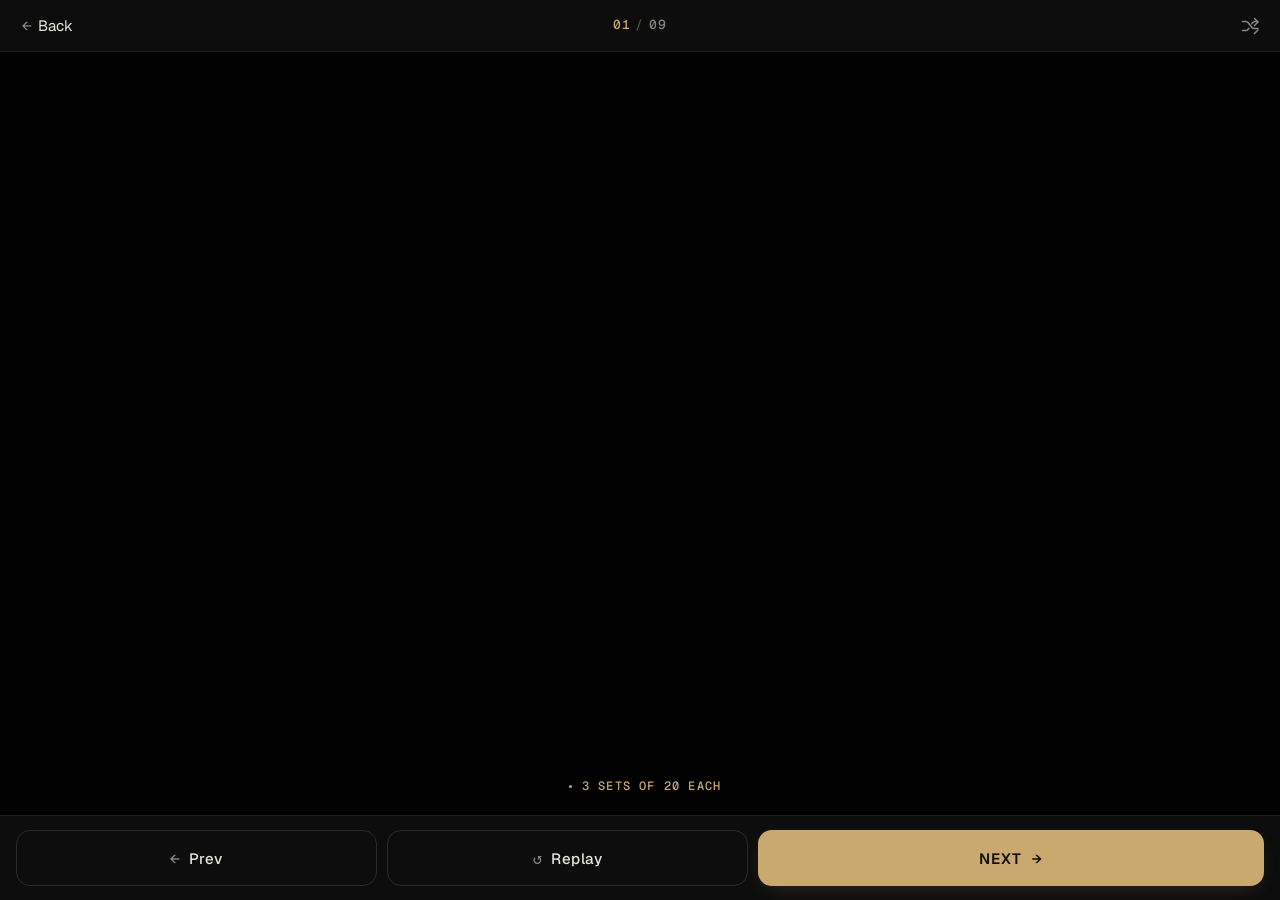
==== player.html @ f90244c0 "feat: initial Pilates workout app with 9 seeded clips" ====
<!doctype html>
<html lang="en">
<head>
  <meta charset="utf-8">
  <meta name="viewport" content="width=device-width, initial-scale=1, viewport-fit=cover, maximum-scale=1">
  <meta name="theme-color" content="#0d0d0d">
  <meta name="apple-mobile-web-app-capable" content="yes">
  <meta name="apple-mobile-web-app-status-bar-style" content="black-translucent">
  <title>Pilates — Player</title>
  <link rel="stylesheet" href="css/styles.css">
</head>
<body>
  <div class="app">

    <!-- Slim top bar -->
    <div class="player-top">
      <a class="icon-btn back" href="index.html" aria-label="Back">
        <span class="chev">←</span><span>Back</span>
      </a>

      <div class="counter" aria-label="Clip 3 of 12">
        <span class="cur">03</span>
        <span class="slash">/</span>
        <span class="total">12</span>
      </div>

      <button class="icon-btn shuffle-btn" type="button" role="switch" aria-pressed="true" aria-label="Shuffle">
        <!-- Minimal shuffle glyph -->
        <svg width="20" height="20" viewBox="0 0 20 20" fill="none" aria-hidden="true">
          <path d="M2.5 5.5h3.2c1 0 1.9.45 2.5 1.22l3.6 4.56c.6.77 1.5 1.22 2.5 1.22H18M14.5 9.5 18 6M14.5 2.5 18 6M2.5 14.5h3.2c1 0 1.9-.45 2.5-1.22l.8-1.02M11.8 7.74l.8-1.02c.6-.77 1.5-1.22 2.5-1.22H18M14.5 17.5 18 14" stroke="currentColor" stroke-width="1.5" stroke-linecap="round" stroke-linejoin="round"/>
        </svg>
      </button>
    </div>

    <!-- Video stage -->
    <div class="player-stage">
      <iframe
        id="clip-iframe"
        src=""
        title="Workout clip"
        allow="autoplay; fullscreen; picture-in-picture"
        allowfullscreen>
      </iframe>

      <!-- Overlaid hint -->
      <div class="hint" hidden>
        <span></span>
        <span class="dot"></span>
        <span class="sets">3 sets of 20 each</span>
      </div>
    </div>

    <!-- Transport -->
    <div class="transport">
      <button class="btn-ghost" type="button" id="btn-prev">
        <span class="ic">←</span> Prev
      </button>
      <button class="btn-ghost" type="button" id="btn-replay" aria-label="Replay">
        <span class="ic">↺</span> Replay
      </button>
      <button class="btn-next" type="button" id="btn-next">
        Next <span class="ic">→</span>
      </button>
    </div>

  </div>
  <script type="module">
    import { createPlayer } from './js/player.js';
    createPlayer(new URLSearchParams(window.location.search));
  </script>
</body>
</html>
---- css/styles.css ----
/* =========================================================
   PILATES — Shared styles
   Dark, minimal, premium wellness
   ========================================================= */

@import url('https://fonts.googleapis.com/css2?family=Instrument+Serif:ital@0;1&display=swap');
@import url('https://fonts.googleapis.com/css2?family=Geist:wght@300;400;500;600;700&display=swap');
@import url('https://fonts.googleapis.com/css2?family=Geist+Mono:wght@400;500&display=swap');

:root {
  /* Surface */
  --bg:            #0d0d0d;
  --bg-elev:       #161513;
  --bg-elev-2:     #1f1d19;
  --hairline:      rgba(232, 228, 220, 0.08);
  --hairline-strong: rgba(232, 228, 220, 0.14);

  /* Text */
  --text:          #e8e4dc;
  --text-dim:      #8a8680;
  --text-faint:    #58544e;

  /* Accent */
  --gold:          #c9a96e;
  --gold-bright:   #dcc084;
  --gold-dim:      rgba(201, 169, 110, 0.18);
  --gold-glow:     rgba(201, 169, 110, 0.28);

  /* State */
  --disabled-bg:   #1a1917;
  --disabled-fg:   #48443f;

  /* Type */
  --font-display:  'Instrument Serif', 'Georgia', serif;
  --font-ui:       'Geist', -apple-system, BlinkMacSystemFont, 'Segoe UI', sans-serif;
  --font-mono:     'Geist Mono', 'SF Mono', ui-monospace, monospace;

  /* Safe areas */
  --sa-top:    env(safe-area-inset-top, 0px);
  --sa-right:  env(safe-area-inset-right, 0px);
  --sa-bottom: env(safe-area-inset-bottom, 0px);
  --sa-left:   env(safe-area-inset-left, 0px);

  /* Radii */
  --r-pill: 999px;
  --r-lg:   18px;
  --r-md:   14px;
  --r-sm:   10px;
}

* { box-sizing: border-box; -webkit-tap-highlight-color: transparent; }

html, body {
  margin: 0;
  padding: 0;
  background: var(--bg);
  color: var(--text);
  font-family: var(--font-ui);
  font-size: 17px;
  line-height: 1.45;
  -webkit-font-smoothing: antialiased;
  -moz-osx-font-smoothing: grayscale;
  overscroll-behavior: none;
}

body {
  min-height: 100dvh;
  min-height: 100vh;
}

button {
  font-family: inherit;
  color: inherit;
  background: none;
  border: none;
  padding: 0;
  cursor: pointer;
}

a { color: inherit; text-decoration: none; }

img, svg { display: block; }

/* =========================================================
   App shell — full-viewport column
   ========================================================= */
.app {
  display: flex;
  flex-direction: column;
  min-height: 100dvh;
  min-height: 100vh;
  padding-top:    var(--sa-top);
  padding-left:   var(--sa-left);
  padding-right:  var(--sa-right);
  padding-bottom: var(--sa-bottom);
  position: relative;
}

/* =========================================================
   Header — wordmark + subtitle
   ========================================================= */
.app-header {
  padding: 36px 24px 20px;
  text-align: left;
  border-bottom: 1px solid var(--hairline);
}

.wordmark {
  font-family: var(--font-ui);
  font-weight: 500;
  font-size: 12px;
  letter-spacing: 0.42em;
  text-transform: uppercase;
  color: var(--gold);
  margin: 0 0 18px;
  display: flex;
  align-items: center;
  gap: 12px;
}

.wordmark::before {
  content: "";
  display: block;
  width: 22px;
  height: 1px;
  background: var(--gold);
}

.display {
  font-family: var(--font-display);
  font-weight: 400;
  font-size: 42px;
  line-height: 1.12;
  letter-spacing: -0.01em;
  color: var(--text);
  margin: 0 0 14px;
  text-wrap: balance;
}

.display em {
  font-style: italic;
  color: var(--gold);
}

.subtitle {
  font-size: 14px;
  color: var(--text-dim);
  margin: 0;
  max-width: 34ch;
  text-wrap: pretty;
}

/* =========================================================
   Section label
   ========================================================= */
.section-label {
  display: flex;
  align-items: baseline;
  justify-content: space-between;
  padding: 24px 24px 14px;
  font-family: var(--font-mono);
  font-size: 11px;
  letter-spacing: 0.16em;
  text-transform: uppercase;
  color: var(--text-faint);
}

.section-label .count {
  color: var(--gold);
}

/* =========================================================
   Scrollable main
   ========================================================= */
.app-main {
  flex: 1 1 auto;
  overflow-y: auto;
  -webkit-overflow-scrolling: touch;
  padding-bottom: 180px; /* clear the fixed footer */
}

/* =========================================================
   Tag chips
   ========================================================= */
.tag-grid {
  display: flex;
  flex-wrap: wrap;
  gap: 10px;
  padding: 0 24px 12px;
}

.chip {
  min-height: 48px;
  padding: 0 20px;
  border-radius: var(--r-pill);
  background: var(--bg-elev);
  border: 1px solid var(--hairline);
  color: var(--text);
  font-size: 15px;
  font-weight: 400;
  letter-spacing: 0.01em;
  display: inline-flex;
  align-items: center;
  gap: 8px;
  transition: background .18s ease, border-color .18s ease, color .18s ease, transform .12s ease;
}

.chip:active { transform: scale(0.97); }

.chip[aria-pressed="true"] {
  background: var(--gold);
  border-color: var(--gold);
  color: #1a1509;
  font-weight: 500;
}

.chip[aria-pressed="true"] .chip-dot {
  background: #1a1509;
}

.chip-dot {
  width: 6px;
  height: 6px;
  border-radius: 50%;
  background: var(--text-faint);
  transition: background .18s ease;
}

/* =========================================================
   Shuffle row (iOS toggle)
   ========================================================= */
.toggle-row {
  display: flex;
  align-items: center;
  justify-content: space-between;
  gap: 16px;
  margin: 20px 24px 0;
  padding: 18px 20px;
  background: var(--bg-elev);
  border: 1px solid var(--hairline);
  border-radius: var(--r-lg);
}

.toggle-row .label {
  display: flex;
  flex-direction: column;
  gap: 2px;
}

.toggle-row .label-title {
  font-size: 16px;
  font-weight: 500;
  color: var(--text);
}

.toggle-row .label-sub {
  font-size: 13px;
  color: var(--text-dim);
}

/* iOS-style toggle */
.toggle {
  position: relative;
  width: 52px;
  height: 32px;
  flex-shrink: 0;
  border-radius: var(--r-pill);
  background: #2a2824;
  border: 1px solid var(--hairline);
  transition: background .22s ease, border-color .22s ease;
}

.toggle::after {
  content: "";
  position: absolute;
  top: 2px;
  left: 2px;
  width: 26px;
  height: 26px;
  border-radius: 50%;
  background: #e8e4dc;
  box-shadow: 0 2px 6px rgba(0,0,0,0.4);
  transition: transform .22s cubic-bezier(.4,.0,.2,1);
}

.toggle[aria-pressed="true"] {
  background: var(--gold);
  border-color: var(--gold);
}

.toggle[aria-pressed="true"]::after {
  transform: translateX(20px);
  background: #fff;
}

/* =========================================================
   Fixed bottom CTA bar (index)
   ========================================================= */
.cta-bar {
  position: fixed;
  left: 0;
  right: 0;
  bottom: 0;
  padding: 16px 20px calc(16px + var(--sa-bottom));
  padding-left:  calc(20px + var(--sa-left));
  padding-right: calc(20px + var(--sa-right));
  background: linear-gradient(to top,
    rgba(13,13,13,1) 0%,
    rgba(13,13,13,0.96) 55%,
    rgba(13,13,13,0) 100%);
  backdrop-filter: blur(8px);
  -webkit-backdrop-filter: blur(8px);
  z-index: 20;
  pointer-events: none;
}

.cta-bar > * { pointer-events: auto; }

.cta-meta {
  display: flex;
  align-items: baseline;
  justify-content: space-between;
  padding: 0 4px 12px;
  font-family: var(--font-mono);
  font-size: 12px;
  letter-spacing: 0.08em;
  text-transform: uppercase;
}

.cta-meta .left { color: var(--text-dim); }
.cta-meta .right { color: var(--gold); }
.cta-meta strong {
  color: var(--text);
  font-weight: 500;
  margin-right: 4px;
}

.btn-primary {
  display: flex;
  align-items: center;
  justify-content: center;
  gap: 10px;
  width: 100%;
  min-height: 60px;
  border-radius: var(--r-lg);
  background: var(--gold);
  color: #15120a;
  font-family: var(--font-ui);
  font-size: 16px;
  font-weight: 600;
  letter-spacing: 0.06em;
  text-transform: uppercase;
  transition: background .18s ease, transform .12s ease, opacity .18s ease;
  box-shadow: 0 8px 28px -8px var(--gold-glow);
}

.btn-primary:active:not(:disabled) { transform: scale(0.985); }
.btn-primary:hover:not(:disabled)  { background: var(--gold-bright); }

.btn-primary:disabled {
  background: var(--disabled-bg);
  color: var(--disabled-fg);
  box-shadow: none;
  cursor: not-allowed;
}

.btn-primary .arrow {
  font-family: var(--font-mono);
  font-weight: 400;
  font-size: 18px;
  letter-spacing: 0;
  transition: transform .2s ease;
}

.btn-primary:hover:not(:disabled) .arrow { transform: translateX(3px); }

/* =========================================================
   PLAYER — top bar
   ========================================================= */
.player-top {
  flex: 0 0 auto;
  height: 52px;
  display: grid;
  grid-template-columns: 1fr auto 1fr;
  align-items: center;
  gap: 8px;
  padding: 0 8px;
  border-bottom: 1px solid var(--hairline);
  background: var(--bg);
  z-index: 10;
}

.icon-btn {
  min-height: 44px;
  min-width: 44px;
  padding: 0 14px;
  border-radius: var(--r-sm);
  display: inline-flex;
  align-items: center;
  justify-content: center;
  gap: 6px;
  color: var(--text);
  font-size: 15px;
  font-weight: 400;
  transition: background .15s ease, color .15s ease;
}

.icon-btn:active { background: var(--bg-elev); }

.icon-btn .chev {
  font-family: var(--font-mono);
  font-size: 16px;
  color: var(--text-dim);
}

.player-top .back { justify-self: start; }

.player-top .counter {
  font-family: var(--font-mono);
  font-size: 13px;
  font-weight: 500;
  letter-spacing: 0.08em;
  color: var(--text);
  display: inline-flex;
  align-items: baseline;
  gap: 4px;
}
.player-top .counter .cur     { color: var(--gold); }
.player-top .counter .slash   { color: var(--text-faint); }
.player-top .counter .total   { color: var(--text-dim); }

.player-top .shuffle-btn {
  justify-self: end;
  width: 44px;
  min-width: 44px;
  padding: 0;
  color: var(--text-dim);
  border-radius: var(--r-sm);
}

.player-top .shuffle-btn[aria-pressed="true"] {
  color: var(--gold);
  background: var(--gold-dim);
}

/* =========================================================
   PLAYER — video stage
   ========================================================= */
.player-stage {
  flex: 1 1 auto;
  position: relative;
  background: #000;
  overflow: hidden;
}

.player-stage iframe,
.player-stage .iframe-fallback {
  position: absolute;
  inset: 0;
  width: 100%;
  height: 100%;
  border: 0;
  background: #000;
}

/* Placeholder backdrop visible if iframe src not set */
.iframe-fallback {
  background:
    radial-gradient(ellipse at 50% 35%, rgba(201,169,110,0.08) 0%, transparent 55%),
    repeating-linear-gradient(
      135deg,
      #0d0d0d 0 14px,
      #121210 14px 28px
    );
  display: flex;
  flex-direction: column;
  align-items: center;
  justify-content: center;
  gap: 14px;
  color: var(--text-faint);
  font-family: var(--font-mono);
  font-size: 12px;
  letter-spacing: 0.14em;
  text-transform: uppercase;
}

.iframe-fallback .play-ring {
  width: 72px;
  height: 72px;
  border-radius: 50%;
  border: 1px solid var(--hairline-strong);
  display: flex;
  align-items: center;
  justify-content: center;
  color: var(--text-dim);
}

.iframe-fallback .play-ring::after {
  content: "";
  width: 0;
  height: 0;
  margin-left: 4px;
  border-top: 10px solid transparent;
  border-bottom: 10px solid transparent;
  border-left: 14px solid var(--text-dim);
}

/* Top gradient scrim on stage */
.player-stage::before {
  content: "";
  position: absolute;
  left: 0; right: 0; top: 0;
  height: 72px;
  background: linear-gradient(to bottom, rgba(0,0,0,0.45), transparent);
  pointer-events: none;
  z-index: 2;
}

/* Bottom hint overlay */
.hint {
  position: absolute;
  left: 0;
  right: 0;
  bottom: 0;
  padding: 16px 20px 20px;
  display: flex;
  align-items: center;
  justify-content: center;
  gap: 10px;
  font-family: var(--font-mono);
  font-size: 12px;
  letter-spacing: 0.1em;
  text-transform: uppercase;
  color: var(--text);
  background: linear-gradient(to top, rgba(0,0,0,0.72) 0%, rgba(0,0,0,0) 100%);
  z-index: 3;
}

.hint .dot {
  width: 3px;
  height: 3px;
  border-radius: 50%;
  background: var(--gold);
}

.hint .sets {
  color: var(--gold);
  font-weight: 500;
}

/* =========================================================
   PLAYER — bottom transport
   ========================================================= */
.transport {
  flex: 0 0 auto;
  display: grid;
  grid-template-columns: 1fr 1fr 1.4fr;
  gap: 10px;
  padding: 14px 16px calc(14px + var(--sa-bottom));
  padding-left:  calc(16px + var(--sa-left));
  padding-right: calc(16px + var(--sa-right));
  background: var(--bg);
  border-top: 1px solid var(--hairline);
}

.btn-ghost {
  min-height: 56px;
  border-radius: var(--r-md);
  border: 1px solid var(--hairline-strong);
  background: transparent;
  color: var(--text);
  font-size: 15px;
  font-weight: 500;
  letter-spacing: 0.04em;
  display: inline-flex;
  align-items: center;
  justify-content: center;
  gap: 8px;
  transition: background .15s ease, border-color .15s ease, transform .12s ease;
}

.btn-ghost:active { transform: scale(0.97); background: var(--bg-elev); }

.btn-ghost[disabled] {
  color: var(--disabled-fg);
  border-color: var(--hairline);
  cursor: not-allowed;
}

.btn-ghost .ic {
  font-family: var(--font-mono);
  font-size: 16px;
  color: var(--text-dim);
}

.btn-next {
  min-height: 56px;
  border-radius: var(--r-md);
  background: var(--gold);
  color: #15120a;
  font-family: var(--font-ui);
  font-size: 15px;
  font-weight: 600;
  letter-spacing: 0.06em;
  text-transform: uppercase;
  display: inline-flex;
  align-items: center;
  justify-content: center;
  gap: 10px;
  transition: background .18s ease, transform .12s ease;
  box-shadow: 0 6px 20px -8px var(--gold-glow);
}

.btn-next:active { transform: scale(0.98); }
.btn-next:hover  { background: var(--gold-bright); }

.btn-next .ic {
  font-family: var(--font-mono);
  font-size: 16px;
}
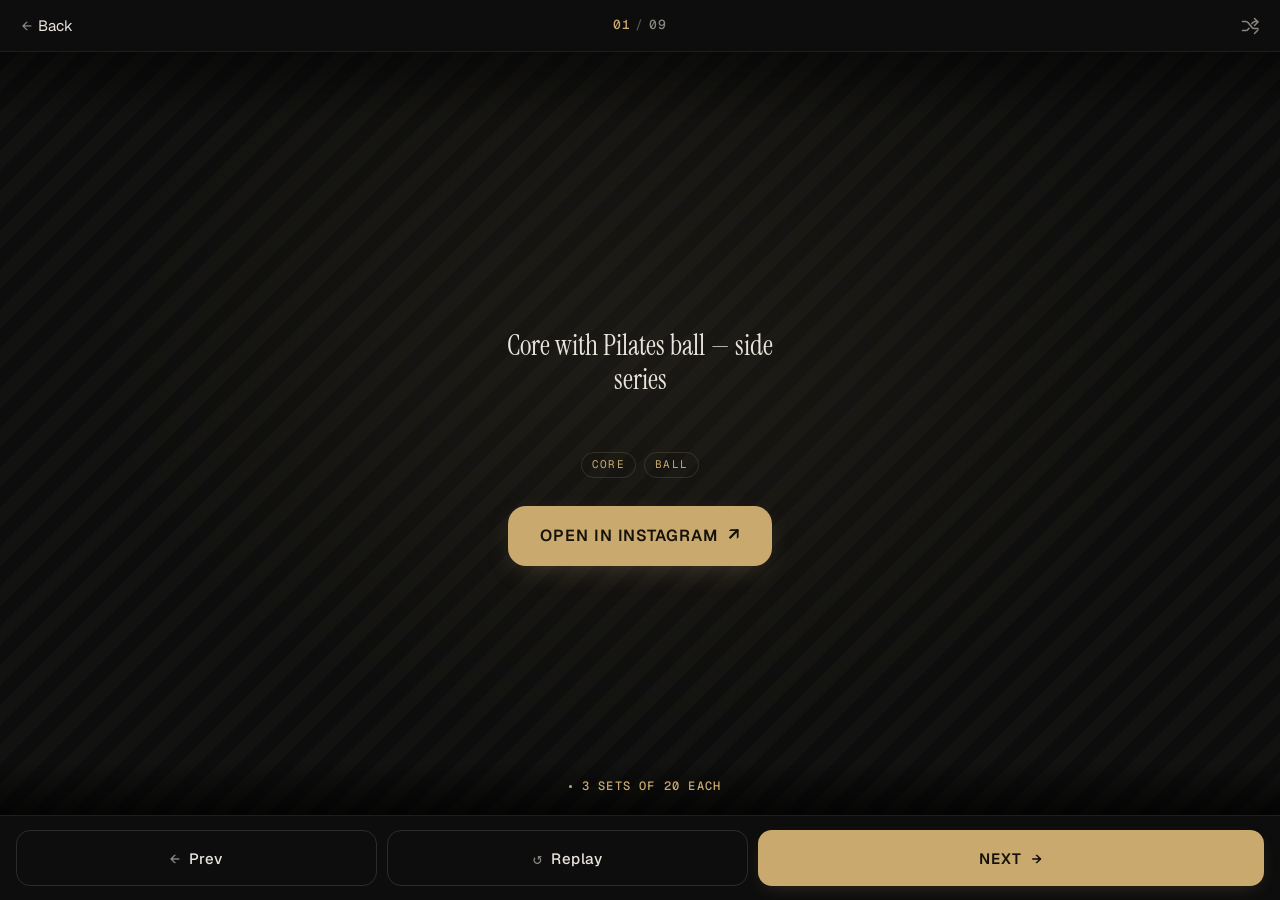
==== commit 40afae28: "fix: replace Instagram iframes with tap-to-open cards for iPhone compatibility" ====
--- a/player.html
+++ b/player.html
@@ -32,19 +32,11 @@
       </button>
     </div>
 
-    <!-- Video stage -->
-    <div class="player-stage">
-      <iframe
-        id="clip-iframe"
-        src=""
-        title="Workout clip"
-        allow="autoplay; fullscreen; picture-in-picture"
-        allowfullscreen>
-      </iframe>
-
+    <!-- Video stage — content injected by player.js -->
+    <div class="player-stage" id="player-stage">
       <!-- Overlaid hint -->
-      <div class="hint" hidden>
-        <span></span>
+      <div class="hint" id="clip-hint" hidden>
+        <span id="hint-movements"></span>
         <span class="dot"></span>
         <span class="sets">3 sets of 20 each</span>
       </div>
--- a/css/styles.css
+++ b/css/styles.css
@@ -618,3 +618,69 @@
   font-family: var(--font-mono);
   font-size: 16px;
 }
+
+/* =========================================================
+   PLAYER — Instagram tap-to-open card
+   ========================================================= */
+.clip-card {
+  position: absolute;
+  inset: 0;
+  display: flex;
+  flex-direction: column;
+  align-items: center;
+  justify-content: center;
+  gap: 28px;
+  padding: 32px 28px;
+  background:
+    radial-gradient(ellipse at 50% 40%, rgba(201,169,110,0.07) 0%, transparent 60%),
+    repeating-linear-gradient(135deg, #0d0d0d 0 14px, #121210 14px 28px);
+  text-align: center;
+}
+
+.clip-card-title {
+  font-family: var(--font-display);
+  font-size: 28px;
+  line-height: 1.2;
+  color: var(--text);
+  max-width: 22ch;
+}
+
+.clip-card-tags {
+  display: flex;
+  flex-wrap: wrap;
+  gap: 8px;
+  justify-content: center;
+}
+
+.clip-card-tag {
+  font-family: var(--font-mono);
+  font-size: 11px;
+  letter-spacing: 0.12em;
+  text-transform: uppercase;
+  color: var(--gold);
+  padding: 4px 10px;
+  border: 1px solid var(--gold-dim);
+  border-radius: var(--r-pill);
+}
+
+.clip-card-open {
+  display: inline-flex;
+  align-items: center;
+  gap: 10px;
+  min-height: 60px;
+  padding: 0 32px;
+  border-radius: var(--r-lg);
+  background: var(--gold);
+  color: #15120a;
+  font-family: var(--font-ui);
+  font-size: 16px;
+  font-weight: 600;
+  letter-spacing: 0.06em;
+  text-transform: uppercase;
+  text-decoration: none;
+  box-shadow: 0 8px 28px -8px var(--gold-glow);
+  transition: background .18s ease, transform .12s ease;
+}
+
+.clip-card-open:active { transform: scale(0.97); }
+.clip-card-open:hover  { background: var(--gold-bright); }
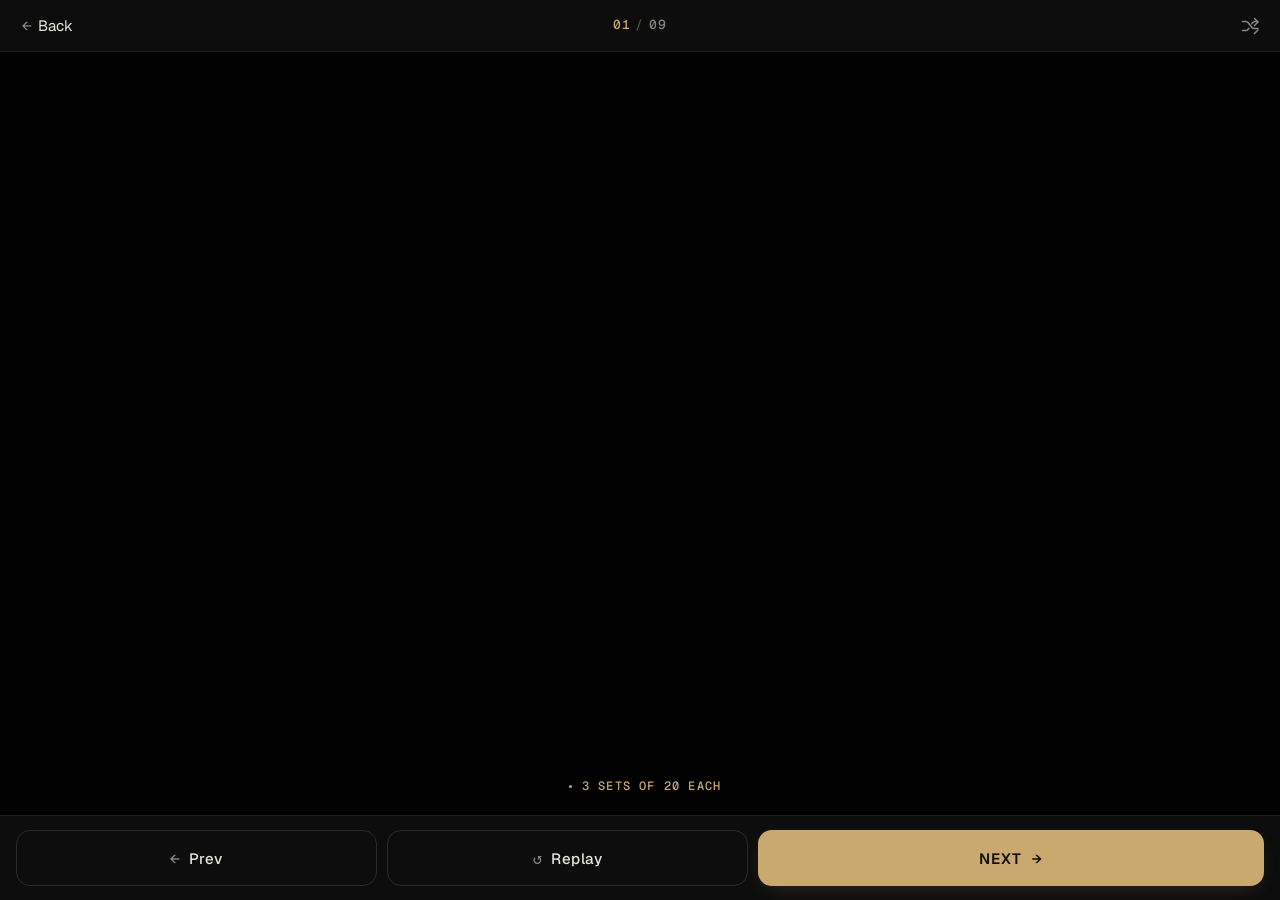
==== commit a1606ee5: "fix: use official Instagram embed.js on mobile instead of raw iframe" ====
--- a/player.html
+++ b/player.html
@@ -56,6 +56,7 @@
     </div>
 
   </div>
+  <script async src="https://www.instagram.com/embed.js"></script>
   <script type="module">
     import { createPlayer } from './js/player.js';
     createPlayer(new URLSearchParams(window.location.search));
